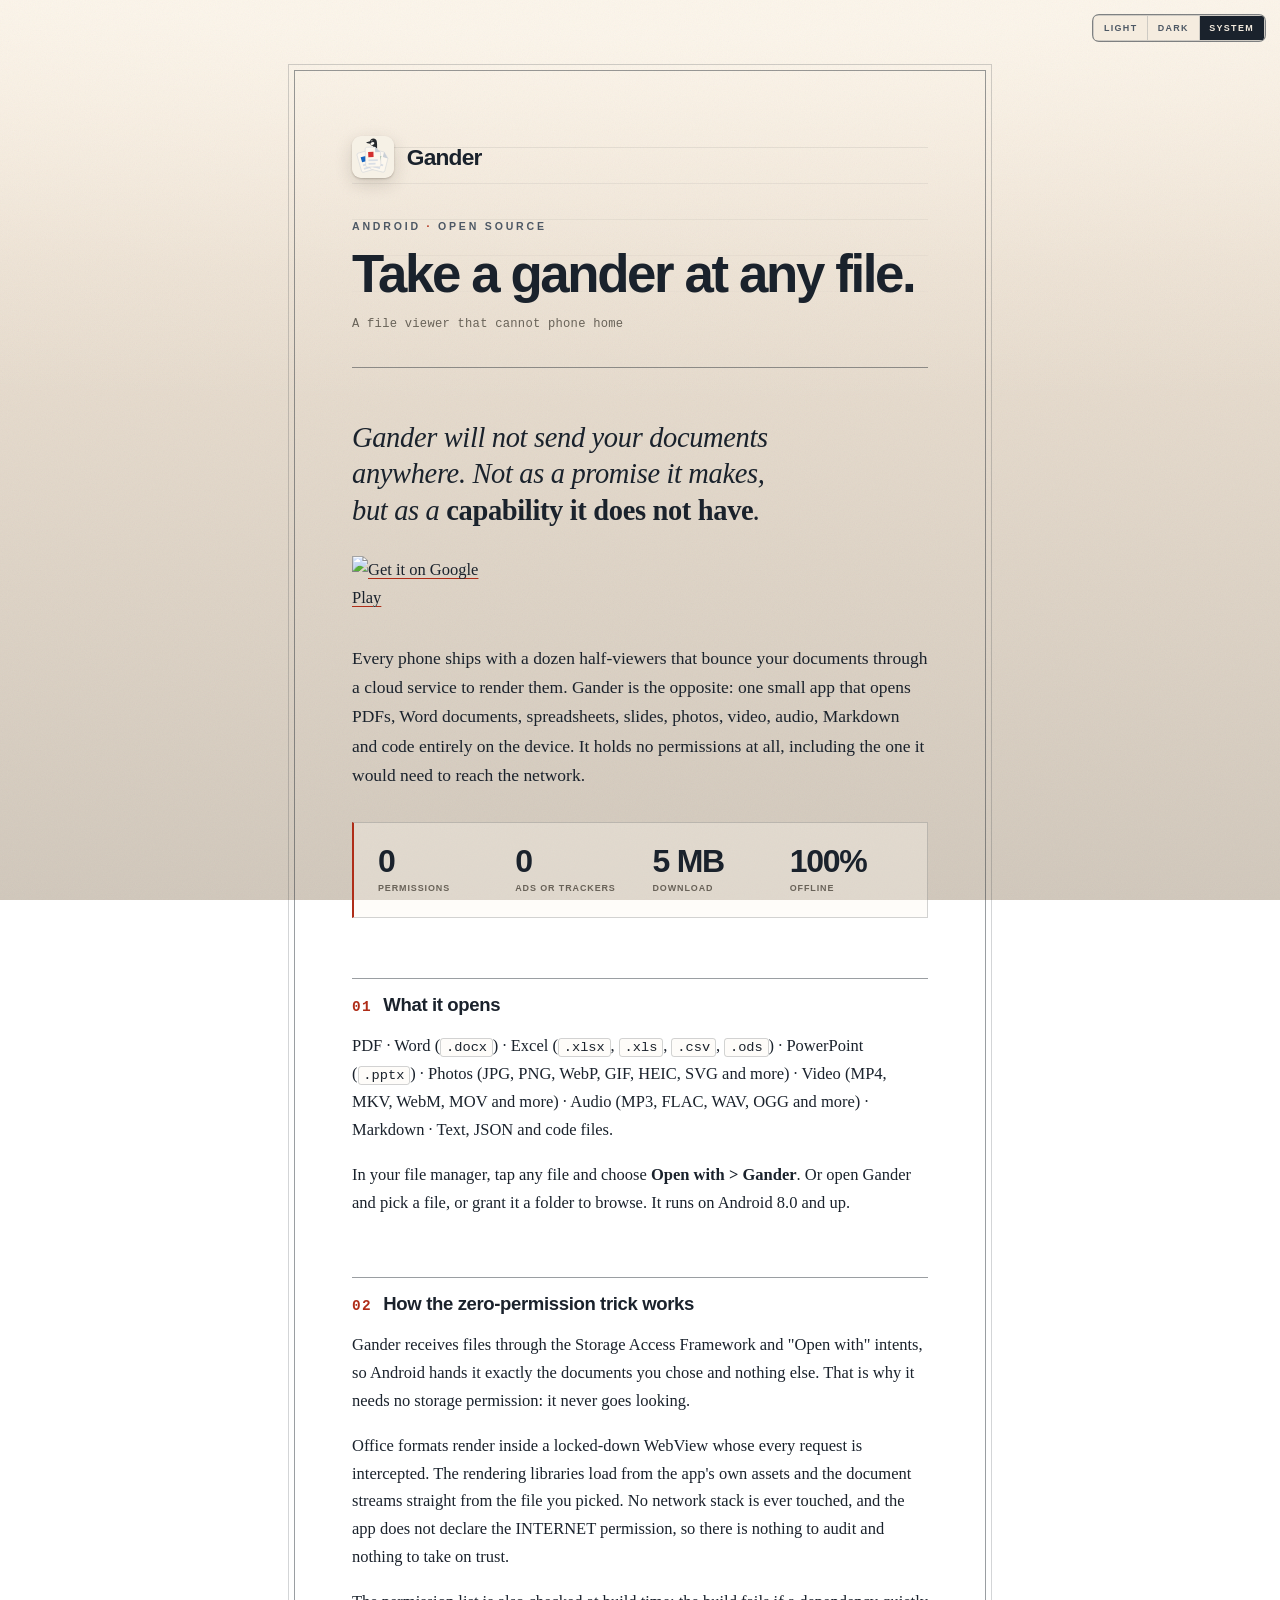
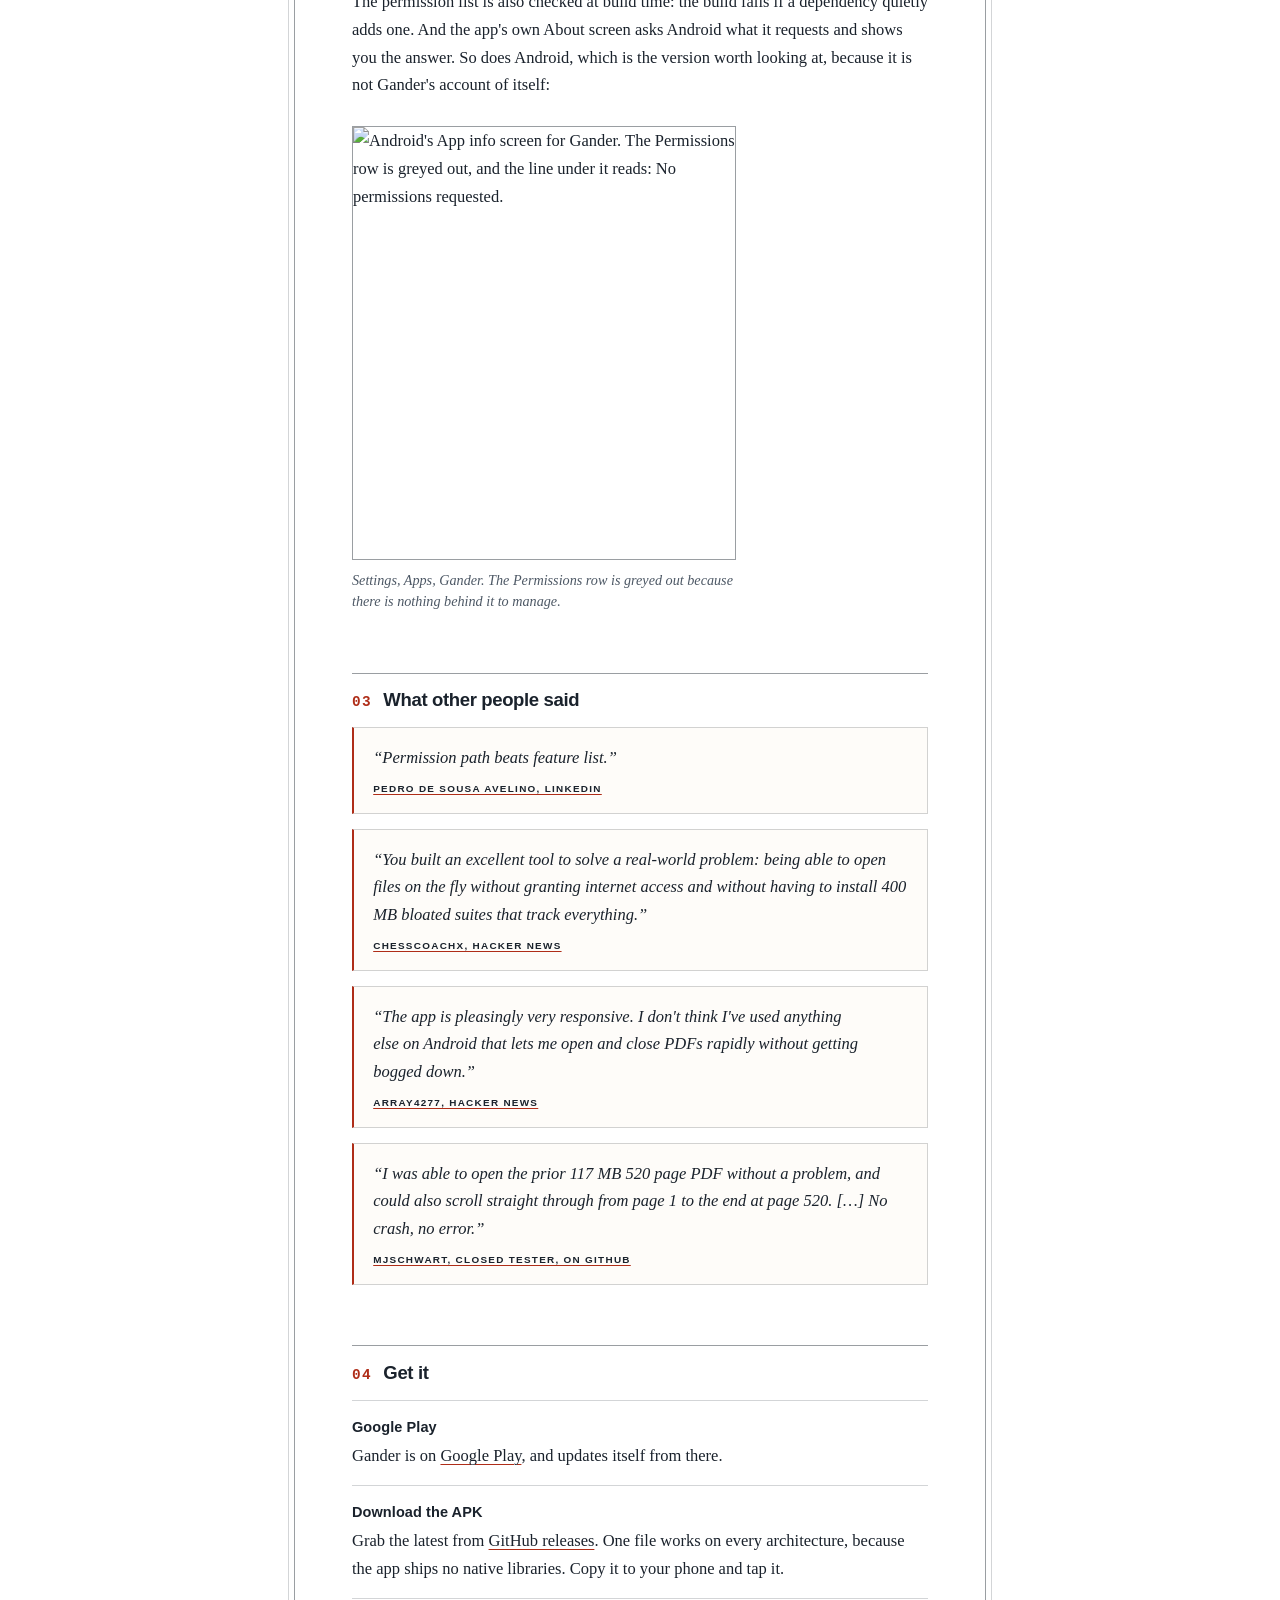
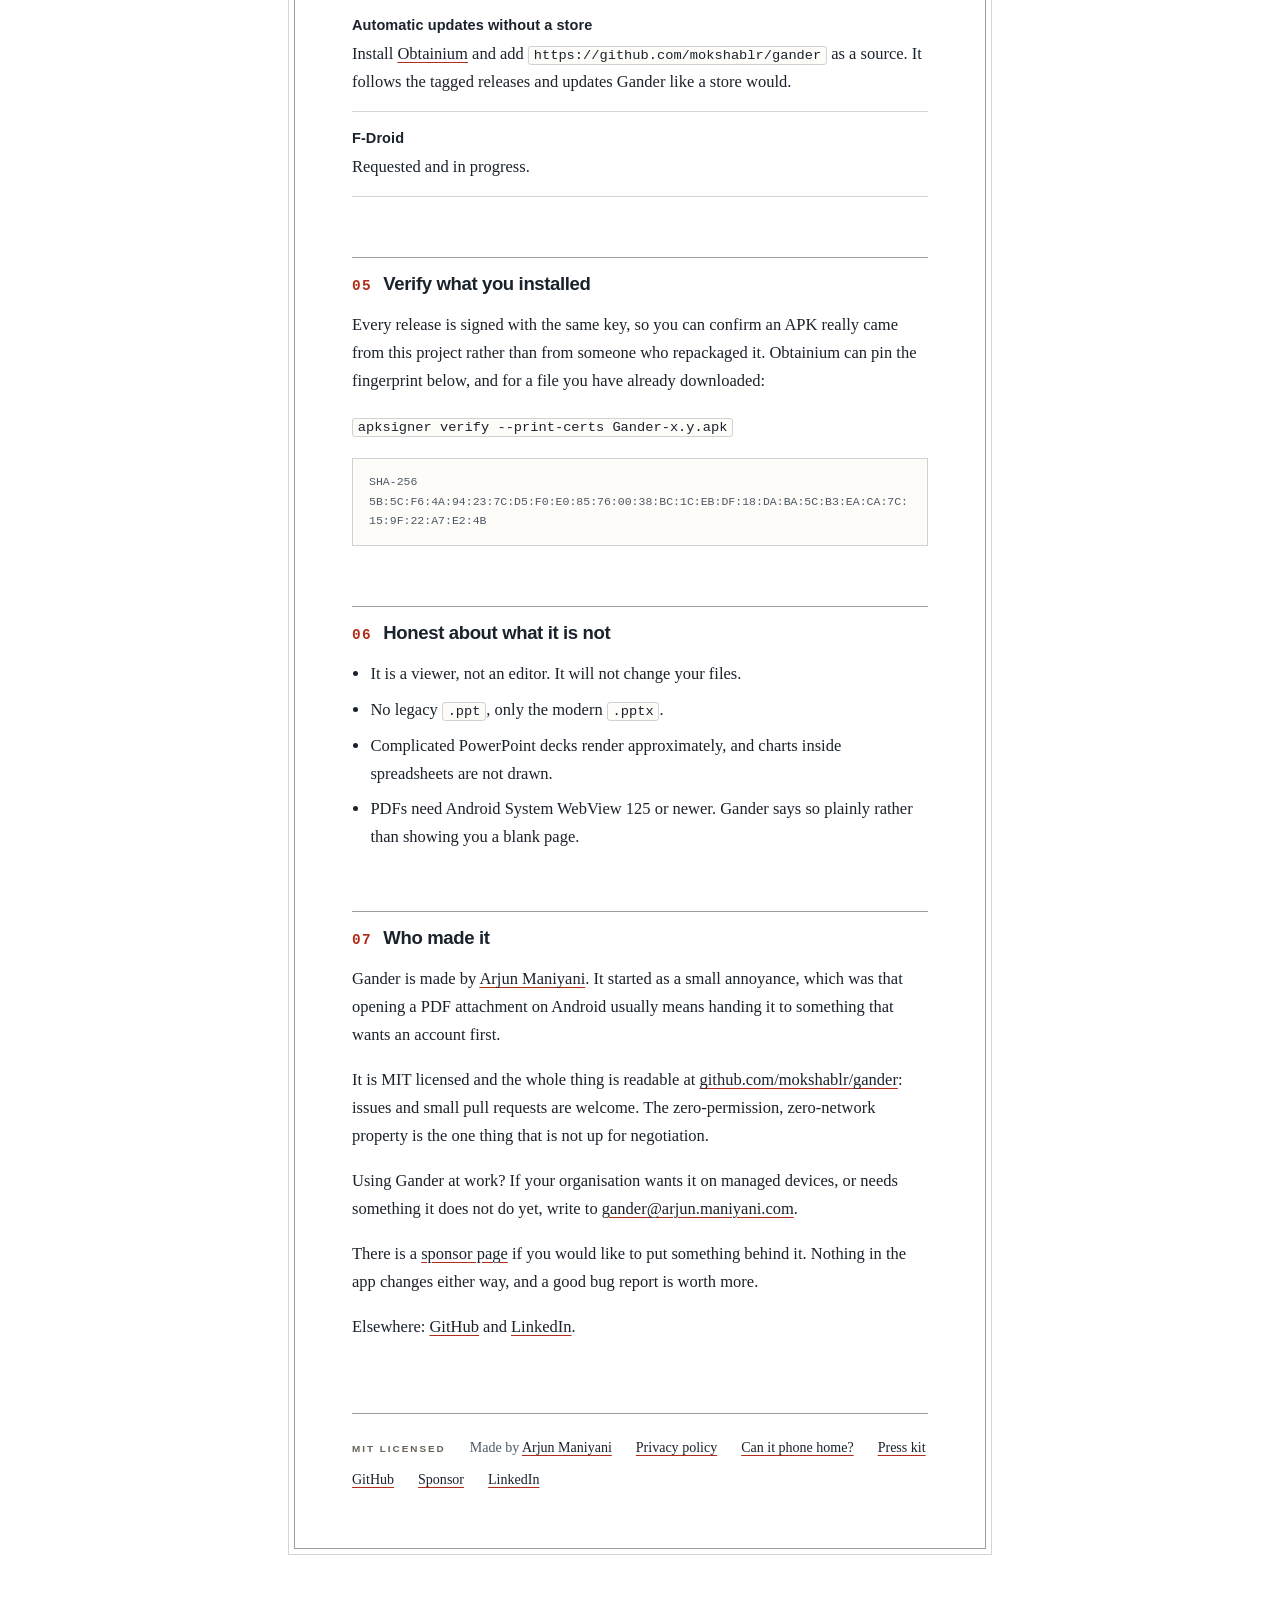
==== docs/index.html @ efc10bfe "Link the phone-home explainer and the press kit from the site's footer, so a crawler that lands on t" ====
<!DOCTYPE html>
<html lang="en" data-play="live">
<head>
<meta charset="utf-8">
<meta name="viewport" content="width=device-width, initial-scale=1">
<title>Gander - offline file viewer for Android</title>
<meta name="description" content="Gander opens PDF, Word, Excel, PowerPoint, photos, video, audio, Markdown and code on Android. Zero permissions, no ads, no trackers, and no internet permission at all.">
<meta name="theme-color" content="#fcf6eb" media="(prefers-color-scheme: light)">
<meta name="theme-color" content="#0f141a" media="(prefers-color-scheme: dark)">
<meta name="author" content="Arjun Maniyani">
<link rel="canonical" href="https://arjun.maniyani.com/gander/">

<meta property="og:type" content="website">
<meta property="og:site_name" content="Gander">
<meta property="og:url" content="https://arjun.maniyani.com/gander/">
<meta property="og:title" content="Gander: take a gander at any file">
<meta property="og:description" content="An offline file viewer for Android. It opens PDF, Word, Excel, PowerPoint, photos, video, audio, Markdown and code on the device. No permissions, and no internet permission at all.">
<meta property="og:image" content="https://arjun.maniyani.com/gander/social-preview.png">
<meta property="og:image:type" content="image/png">
<meta property="og:image:width" content="1280">
<meta property="og:image:height" content="640">
<!-- The alt text deliberately states no download size. That figure is asserted in
     five places already and every one of them has to move together; see the list
     in docs/social-preview.html. This is not becoming a sixth. -->
<meta property="og:image:alt" content="Gander: take a gander at any file. An open source Android viewer for PDF, DOCX, XLSX, PPTX, JPG, MP4, MP3 and Markdown. Zero permissions, no ads or trackers, fully offline.">
<meta name="twitter:card" content="summary_large_image">
<meta name="twitter:title" content="Gander: take a gander at any file">
<meta name="twitter:description" content="An offline file viewer for Android. No permissions, and no internet permission at all.">
<meta name="twitter:image" content="https://arjun.maniyani.com/gander/social-preview.png">
<meta name="twitter:image:alt" content="Gander: take a gander at any file. Zero permissions, no ads or trackers, fully offline.">
<!--
  Served at https://arjun.maniyani.com/gander/. Shares the type, palette and
  printed-sheet frame of privacy.html so the two read as one site, and holds to
  the same rule: no webfonts, no analytics, no external request of any kind. An
  app that ships without the INTERNET permission should not have a home page
  that quietly loads six third-party assets to describe it.

  The JSON-LD is inert data rather than a fetch, so it costs nothing and keeps
  that property. It exists so the authorship is machine-readable: every URL this
  project owns reads "mokshablr", and without this a crawler has no way to tie
  the app to the person who wrote it.

  The og: and twitter: tags above are inert in the same way. The card image is
  fetched by the scraper at LinkedIn or Slack when somebody shares the link, and
  never by a visitor's browser, which loads no image at all until it reaches the
  screenshot in section 02. Both of those files are served from this origin
  rather than hot-linked, so the page still makes no third-party request.
-->
<script type="application/ld+json">
{
  "@context": "https://schema.org",
  "@type": "SoftwareApplication",
  "name": "Gander",
  "description": "Offline file viewer for Android. Opens PDF, Word, Excel, PowerPoint, photos, video, audio, Markdown and code with zero permissions and no internet access.",
  "url": "https://arjun.maniyani.com/gander/",
  "image": "https://arjun.maniyani.com/gander/social-preview.png",
  "applicationCategory": "UtilitiesApplication",
  "operatingSystem": "Android 8.0+",
  "license": "https://opensource.org/licenses/MIT",
  "isAccessibleForFree": true,
  "offers": { "@type": "Offer", "price": "0", "priceCurrency": "USD" },
  "privacyPolicy": "https://arjun.maniyani.com/gander/privacy.html",
  "codeRepository": "https://github.com/mokshablr/gander",
  "author": {
    "@type": "Person",
    "name": "Arjun Maniyani",
    "url": "https://arjun.maniyani.com/",
    "sameAs": ["https://github.com/mokshablr", "https://www.linkedin.com/in/arjun-maniyani/"]
  }
}
</script>
<style>
  /* Both themes are one ground with a light source above it: no panel, so the
     centre and the margins are the same surface, and the depth comes from how
     far that ground falls rather than from stacking surfaces.

     Light took four attempts, and the failures had two causes. The first was
     range: a near-white page has nowhere left to go up, so a brighter top edge
     cannot read as a glow, and the light has to be spent on the fall instead.
     This one drops 0.133 in OKLCH lightness from the top edge to the bottom,
     against 0.094 for the version before it and 0.043 for dark. The second was
     hue. Warm paper that holds its saturation while it darkens turns to gold,
     which is what happened at 0.018 rising to 0.043. Here the chroma falls with
     the lightness, 0.024 down to 0.019, the same ratio dark uses, and the shade
     lands on warm stone rather than tan, which is what shade on paper actually
     does. Nothing here is white; the brightest pixel is #fcf6eb. */
  :root {
    --desk-top:  #f5e9da;
    --desk-bot:  #d2c9bd;
    --sheet:     transparent;
    --sheet-shadow: none;
    /* Light only. Switched off for the two dark selectors further down, so the
       frozen dark palette keeps its plain top-to-bottom wash. */
    --glow: radial-gradient(300% 60% at 50% -8%,
              rgba(252, 246, 236, 1) 0%,
              rgba(252, 246, 236, 0.92) 20%,
              rgba(252, 246, 236, 0.55) 40%,
              rgba(252, 246, 236, 0.18) 64%,
              rgba(252, 246, 236, 0) 88%);
    /* Translucent, not a tint: the block lifts by a fixed amount above whatever
       the ground is doing behind it, the grain carries straight through, and it
       can never harden into the floating white sheet that got rejected. */
    --card:      rgba(252, 246, 236, 0.34);
    --ink:       #1a222c;
    --ink-soft:  #4d5865;
    --ink-faint: #686258;
    --red:       #af2d18;
    --blue:      #14539f;
    --green:     #2b6b2f;
    --rule:      rgba(26, 34, 44, 0.19);
    --rule-firm: rgba(26, 34, 44, 0.44);
    --grain:     0.055;
    --grain-blend: multiply;
    --logo-shadow: 0 1px 2px rgba(44, 36, 25, 0.24), 0 6px 18px rgba(44, 36, 25, 0.16);
    --doc-face:      #fcf7ee;
    --switch-bg:     #f5ecdf;
    --switch-on-bg:  #1a222c;
    --switch-on-fg:  #f2eade;

    --serif: "Iowan Old Style", "Palatino Linotype", Palatino, "Book Antiqua", Georgia, serif;
    --geo:   Futura, "Century Gothic", "Avenir Next", Avenir, "Trebuchet MS", sans-serif;
    --mono:  ui-monospace, "SF Mono", SFMono-Regular, Menlo, Consolas, monospace;
  }

  /* The dark values appear twice on purpose: once for the OS preference and
     once for an explicit choice from the switcher, because a media query and an
     attribute selector cannot be combined in plain CSS. Keep the two in step. */
  @media (prefers-color-scheme: dark) {
    :root:not([data-theme="light"]) {
      --desk-top:  #161d26;
      --desk-bot:  #0e131a;
      --sheet:     transparent;
      --sheet-shadow: none;
      --card:      #1a222c;
      --ink:       #e7e1d5;
      --ink-soft:  #9ba6b2;
      --ink-faint: #6d7883;
      --red:       #e2795f;
      --blue:      #90caf9;
      --green:     #7fb883;
      --rule:      rgba(231, 225, 213, 0.16);
      --rule-firm: rgba(231, 225, 213, 0.30);
      --grain:     0.05;
      --grain-blend: screen;
      --logo-shadow: 0 1px 2px rgba(0,0,0,0.5), 0 3px 12px rgba(0,0,0,0.35);
      --doc-face:      #ffffff;
      --switch-bg:     #1a222c;
      --switch-on-bg:  #e7e1d5;
      --switch-on-fg:  #0e131a;
    }
  }

  :root[data-theme="dark"] {
    --desk-top:  #161d26;
    --desk-bot:  #0e131a;
    --sheet:     transparent;
    --sheet-shadow: none;
    --card:      #1a222c;
    --ink:       #e7e1d5;
    --ink-soft:  #9ba6b2;
    --ink-faint: #6d7883;
    --red:       #e2795f;
    --blue:      #90caf9;
    --green:     #7fb883;
    --rule:      rgba(231, 225, 213, 0.16);
    --rule-firm: rgba(231, 225, 213, 0.30);
    --grain:     0.05;
    --grain-blend: screen;
    --logo-shadow: 0 1px 2px rgba(0,0,0,0.5), 0 3px 12px rgba(0,0,0,0.35);
    --doc-face:      #ffffff;
    --switch-bg:     #1a222c;
    --switch-on-bg:  #e7e1d5;
    --switch-on-fg:  #0e131a;
  }

  /* The glow is the one thing the two themes do not share, and it is deliberately
     kept out of the blocks above so those stay exactly as they were. Dark is a
     plain vertical wash and has to remain one. */
  @media (prefers-color-scheme: dark) {
    :root:not([data-theme="light"]) { --glow: none; }
  }
  :root[data-theme="dark"] { --glow: none; }

  * { box-sizing: border-box; }

  html { -webkit-text-size-adjust: 100%; }

  body {
    margin: 0;
    overflow-x: clip;
    padding: clamp(1.5rem, 5vw, 4rem) clamp(1rem, 5vw, 2rem) 5rem;
    /* Two layers, both pinned to the viewport: a wide soft source sitting just
       off the top edge, over the ramp it falls into. The source is far wider
       than it is tall on purpose, so the sheet and the margins sit at almost
       the same brightness at any given height and the ellipse never resolves
       into a shape you can point at. */
    background-image: var(--glow),
                      linear-gradient(to bottom, var(--desk-top), var(--desk-bot));
    background-attachment: fixed;
    color: var(--ink);
    font-family: var(--serif);
    font-size: clamp(16.5px, 0.55rem + 0.55vw, 18.5px);
    line-height: 1.68;
    -webkit-font-smoothing: antialiased;
    text-rendering: optimizeLegibility;
  }

  /* Paper grain. An inline feTurbulence, so still zero requests. */
  body::before {
    content: "";
    position: fixed;
    inset: 0;
    pointer-events: none;
    z-index: 1;
    opacity: var(--grain);
    mix-blend-mode: var(--grain-blend);
    background-image: url("data:image/svg+xml,%3Csvg xmlns='http://www.w3.org/2000/svg' width='180' height='180'%3E%3Cfilter id='n'%3E%3CfeTurbulence type='fractalNoise' baseFrequency='0.82' numOctaves='4' stitchTiles='stitch'/%3E%3C/filter%3E%3Crect width='180' height='180' filter='url(%23n)'/%3E%3C/svg%3E");
  }

  /* ---- the framed document ---- */

  .sheet {
    position: relative;
    max-width: 44rem;
    margin: 0 auto;
    padding: clamp(2rem, 6vw, 4.5rem) clamp(1.25rem, 5vw, 4rem) clamp(2.5rem, 6vw, 4rem);
    background: var(--sheet);
    box-shadow: var(--sheet-shadow);
    z-index: 2;
  }

  .sheet::before,
  .sheet::after {
    content: "";
    position: absolute;
    pointer-events: none;
  }
  .sheet::before { inset: 0;   border: 1px solid var(--rule); }
  .sheet::after  { inset: 6px; border: 1px solid var(--rule-firm); }

  @media (max-width: 40rem) {
    .sheet::before, .sheet::after { display: none; }
    .sheet { padding-left: 0; padding-right: 0; }
  }

  @media (min-width: 40.001rem) {
    .masthead::before { inset: -1.5rem -1rem 0; }
  }

  /* ---- masthead ---- */

  .masthead {
    position: relative;
    margin-bottom: clamp(2rem, 5vw, 3.25rem);
    padding-bottom: clamp(1.5rem, 3vw, 2rem);
    border-bottom: 1px solid var(--rule-firm);
  }

  .masthead::before {
    content: "";
    position: absolute;
    inset: -1.5rem 0 0;
    z-index: -1;
    background-image: repeating-linear-gradient(
      to bottom,
      transparent 0 35px,
      var(--rule) 35px 36px
    );
    -webkit-mask-image: linear-gradient(to bottom, rgba(0,0,0,0.5), transparent 82%);
            mask-image: linear-gradient(to bottom, rgba(0,0,0,0.5), transparent 82%);
  }

  .lockup {
    display: flex;
    align-items: center;
    gap: 0.8rem;
    margin-bottom: clamp(1.5rem, 4vw, 2.5rem);
  }

  .lockup svg {
    width: 42px;
    height: 42px;
    flex: none;
    border-radius: 9px;
    box-shadow: var(--logo-shadow);
  }

  .wordmark {
    font-family: var(--geo);
    font-weight: 700;
    font-size: 1.42rem;
    letter-spacing: -0.035em;
    line-height: 1;
  }

  .eyebrow {
    font-family: var(--geo);
    font-weight: 700;
    font-size: 0.66rem;
    letter-spacing: 0.265em;
    text-transform: uppercase;
    color: var(--ink-soft);
    margin: 0 0 0.7rem;
  }

  .eyebrow .dot { color: var(--red); }

  h1 {
    font-family: var(--geo);
    font-weight: 700;
    font-size: clamp(2.1rem, 1.2rem + 3.6vw, 3.3rem);
    line-height: 1.02;
    letter-spacing: -0.045em;
    margin: 0 0 0.85rem;
    text-wrap: balance;
  }

  .dateline {
    font-family: var(--mono);
    font-size: 0.76rem;
    letter-spacing: 0.02em;
    color: var(--ink-faint);
    margin: 0;
  }

  /* ---- the claim ---- */

  .claim {
    margin: 0 0 1.5rem;
    font-size: clamp(1.34rem, 0.9rem + 1.7vw, 1.78rem);
    line-height: 1.28;
    font-style: italic;
    letter-spacing: -0.012em;
    text-wrap: balance;
  }

  .claim strong { font-style: normal; font-weight: 600; }

  .lede { font-size: 1.06em; }

  /* ---- the four numbers ---- */

  .stats {
    margin: 2rem 0 2.5rem;
    padding: 1.35rem 1.5rem 1.4rem;
    background: var(--card);
    border: 1px solid var(--rule);
    border-left: 2px solid var(--red);
    /* Column count is fixed at each width rather than left to auto-fit, which
       resolved to three here and stranded the fourth metric alone on a second
       row. Four across or a square; never three and an orphan. */
    display: grid;
    grid-template-columns: repeat(2, minmax(0, 1fr));
    gap: 1.4rem 1.5rem;
  }

  /* 48rem, not 34rem. The four-column width is not monotonic with the viewport:
     the sheet caps at 44rem while its padding keeps growing with 5vw, and below
     40rem that padding drops to zero, so a column is 96px at 560px, 114px at
     640px, 112px at 700px and 114px from 1280px up. Four columns only get the
     114px the longest label needs from 48rem, so below that it stays a square. */
  @media (min-width: 48rem) {
    .stats { grid-template-columns: repeat(4, minmax(0, 1fr)); }
  }

  .stats div { min-width: 0; }

  .stats dt {
    font-family: var(--geo);
    font-weight: 700;
    font-size: clamp(1.5rem, 1.1rem + 1.4vw, 2rem);
    letter-spacing: -0.04em;
    line-height: 1;
    margin: 0 0 0.3rem;
  }

  .stats dd {
    margin: 0;
    font-family: var(--geo);
    font-weight: 700;
    font-size: 0.56rem;
    /* Sized so the longest label, ADS OR TRACKERS, holds one line in a quarter
       column at the *narrowest* the column ever gets. That is not the narrowest
       viewport: the sheet caps at 44rem while its padding keeps growing with
       5vw until 1280px, so the text column shrinks as the window widens. */
    letter-spacing: 0.10em;
    text-transform: uppercase;
    color: var(--ink-faint);
    line-height: 1.4;
    text-wrap: balance;
  }

  /* ---- sections ---- */

  section { margin-top: clamp(2.5rem, 6vw, 3.75rem); }

  h2 {
    font-family: var(--geo);
    font-weight: 700;
    font-size: 1.16rem;
    letter-spacing: -0.02em;
    line-height: 1.25;
    margin: 0 0 1rem;
    padding-top: 0.9rem;
    border-top: 1px solid var(--rule-firm);
    display: flex;
    align-items: baseline;
    gap: 0.7rem;
  }

  /* Sized and weighted to read as part of the heading rather than a speck
     beside it. It was already on the heading's baseline; at a third the height
     and regular weight it just looked dropped. */
  h2 .num {
    font-family: var(--mono);
    font-size: 0.9rem;
    font-weight: 700;
    letter-spacing: 0.1em;
    color: var(--red);
    flex: none;
  }

  p { margin: 0 0 1.1rem; }
  section > p:last-child, li > p:last-child { margin-bottom: 0; }

  ul.kept { margin: 0 0 1.1rem; padding: 0; list-style: none; }

  ul.kept li {
    padding: 0.9rem 0 0.95rem 0;
    border-bottom: 1px solid var(--rule);
  }
  ul.kept li:first-child { border-top: 1px solid var(--rule); }

  ul.kept b {
    font-family: var(--geo);
    font-weight: 700;
    font-size: 0.88em;
    letter-spacing: 0.005em;
    display: block;
    margin-bottom: 0.15rem;
  }

  ul.plain { margin: 0 0 1.1rem; padding-left: 1.15rem; }
  ul.plain li { margin-bottom: 0.5rem; }

  code {
    font-family: var(--mono);
    font-size: 0.83em;
    background: var(--card);
    border: 1px solid var(--rule);
    border-radius: 3px;
    padding: 0.08em 0.35em;
  }

  /* The signing fingerprint. Long, and it must stay copyable in one piece. */
  .fingerprint {
    font-family: var(--mono);
    font-size: 0.72rem;
    line-height: 1.7;
    margin: 0 0 1.1rem;
    padding: 0.85rem 1rem;
    background: var(--card);
    border: 1px solid var(--rule);
    color: var(--ink-soft);
    overflow-wrap: anywhere;
    user-select: all;
  }

  a {
    color: var(--ink);
    text-decoration-color: var(--red);
    text-decoration-thickness: 1px;
    text-underline-offset: 0.18em;
    transition: color 0.15s ease;
  }
  a:hover { color: var(--red); }
  a:focus-visible {
    outline: 2px solid var(--red);
    outline-offset: 3px;
    border-radius: 2px;
  }

  strong { font-weight: 600; }

  /* ---- colophon ---- */

  footer {
    margin-top: clamp(3rem, 7vw, 4.5rem);
    padding-top: 1.4rem;
    border-top: 1px solid var(--rule-firm);
    font-size: 0.85em;
    color: var(--ink-soft);
    display: flex;
    flex-wrap: wrap;
    gap: 0.5rem 1.5rem;
    align-items: baseline;
  }

  footer .mit {
    font-family: var(--geo);
    font-weight: 700;
    font-size: 0.62rem;
    letter-spacing: 0.2em;
    text-transform: uppercase;
    color: var(--ink-faint);
  }

  /* ---- theme switcher ----
     TEMPORARY, for comparing the two palettes during review. To remove it:
     delete this block, the .theme-switch markup, the script at the end of
     the body, and both :root[data-theme="dark"] rules (the token block and
     the --glow: none line), then the media query alone drives the theme
     again exactly as before. */

  .theme-switch {
    position: fixed;
    top: 0.9rem;
    right: 0.9rem;
    z-index: 10;
    display: flex;
    gap: 1px;
    padding: 1px;
    background: var(--rule);
    border: 1px solid var(--rule-firm);
    border-radius: 7px;
    overflow: hidden;
  }

  .theme-switch button {
    font-family: var(--geo);
    font-weight: 700;
    font-size: 0.56rem;
    letter-spacing: 0.15em;
    text-transform: uppercase;
    padding: 0.42rem 0.6rem;
    border: 0;
    cursor: pointer;
    background: var(--switch-bg);
    color: var(--ink-soft);
  }

  .theme-switch button:hover { color: var(--ink); }

  /* Tokens rather than root-scoped overrides: a :root[data-theme] prefix
     outranks [aria-pressed] and was repainting the pressed button's background
     back to the unpressed tone, leaving near-black text on it in dark. */
  .theme-switch button[aria-pressed="true"] {
    background: var(--switch-on-bg);
    color: var(--switch-on-fg);
  }

  .theme-switch button:focus-visible {
    outline: 2px solid var(--red);
    outline-offset: -2px;
  }

  /* ---- motion ----
     Only the logo and the accent rule, as on the policy page. Nothing that
     carries information starts at opacity 0. */

  @media (prefers-reduced-motion: no-preference) {
    .lockup svg {
      animation: settle 0.7s cubic-bezier(0.22, 0.68, 0.3, 1) backwards;
    }
    .wordmark {
      animation: slide 0.7s cubic-bezier(0.22, 0.68, 0.3, 1) 0.08s backwards;
    }
    .stats {
      animation: sweep 0.85s cubic-bezier(0.4, 0, 0.2, 1) 0.25s backwards;
    }
  }

  @keyframes settle {
    from { opacity: 0; transform: translateY(-6px) rotate(-7deg); }
    to   { opacity: 1; transform: none; }
  }

  @keyframes slide {
    from { opacity: 0; transform: translateX(-8px); }
    to   { opacity: 1; transform: none; }
  }

  @keyframes sweep {
    from { border-left-color: transparent; }
    to   { border-left-color: var(--red); }
  }

  /* ---- the ask ----
     One line directly under the numbers. Until now the first thing a visitor
     could act on was two screens down, past three sections of explanation, which
     is a strange way to treat somebody who arrived already convinced. It points
     at the section rather than straight at the opt-in URL on purpose: joining
     the group under a different Google account than the phone's is the step that
     fails silently, so it has to be read before it is done. */

  /* Sits directly under the claim, above the explanation, because the page used
     to carry no ask at all until 886px: past the fold on a phone, and set as a
     sentence when it got there. The lede argues the case for whoever wants it;
     this is for whoever already agrees. It points at the section rather than at
     the opt-in URL, because joining the group under a different Google account
     than the phone's is the step that fails silently, so it has to be read
     first. */

  .cta { margin: 1.7rem 0 1.7rem; }

  .cta .btn {
    display: inline-block;
    font-family: var(--geo);
    font-weight: 700;
    font-size: 0.86rem;
    letter-spacing: 0.015em;
    padding: 0.7rem 1.15rem;
    background: var(--ink);
    color: var(--desk-top);
    text-decoration: none;
    border-radius: 2px;
  }

  .cta .btn:hover { background: var(--red); color: var(--desk-top); }

  .cta .btn:focus-visible { outline-offset: 3px; }

  .cta .aside {
    display: inline-block;
    margin-left: 0.7rem;
    font-family: var(--serif);
    font-size: 0.95rem;
    color: var(--ink-soft);
  }

  /* Google's badge, unmodified and served from here rather than hot-linked.
     Their guidelines set a 28px floor and ask for clear space of a quarter of
     the badge height on every side; 60px and 15px satisfy both. */
  .badge {
    display: block;
    height: 60px;
    width: auto;
    margin: 15px 0;
  }

  /* ---- the permissions screenshot ----
     Android's own App info screen, not Gander's About dialog. The app already
     tells you it holds no permissions; a claim a thing makes about itself is
     exactly the claim a reader discounts, so this is the operating system
     saying it instead. */

  .shot { margin: 1.7rem 0 0; }

  .shot img {
    display: block;
    width: 100%;
    max-width: 24rem;
    height: auto;
    border: 1px solid var(--rule-firm);
  }

  .shot figcaption {
    max-width: 24rem;
    margin-top: 0.65rem;
    font-size: 0.86em;
    font-style: italic;
    line-height: 1.5;
    color: var(--ink-soft);
  }

  /* ---- what other people said ---- */

  ul.said { margin: 0; padding: 0; list-style: none; }
  ul.said > li { margin-bottom: 0.9rem; }
  ul.said > li:last-child { margin-bottom: 0; }

  blockquote {
    margin: 0;
    padding: 1rem 1.2rem 0.95rem;
    background: var(--card);
    border: 1px solid var(--rule);
    border-left: 2px solid var(--red);
  }

  blockquote p {
    margin: 0 0 0.6rem;
    font-style: italic;
    text-wrap: pretty;
  }

  blockquote cite {
    display: block;
    font-style: normal;
    font-family: var(--geo);
    font-weight: 700;
    font-size: 0.62rem;
    letter-spacing: 0.13em;
    text-transform: uppercase;
    color: var(--ink-faint);
  }

  /* ---- the two Play states inside one list row ----
     Both live in a single <li> so that the row's own rules, and the list's top
     border, do not depend on which of the two is showing. */

  ul.kept li > div > :last-child { margin-bottom: 0; }

  ul.kept ol { margin: 0.75rem 0 0.9rem; padding-left: 1.2rem; }
  ul.kept ol li { padding: 0; border: 0; margin-bottom: 0.45rem; }
  /* :first-child is class-level, so ul.kept li:first-child above outranks a
     plain descendant selector and would draw its rule across the nested list. */
  ul.kept ol li:first-child { border-top: 0; }
  ul.kept ol li:last-child { margin-bottom: 0; }


  /* ---- the launch switch ----
     Both Play states ship in the markup; data-play on <html> decides which one
     is shown.

     ALREADY FLIPPED, 2026-09-12, and deliberately ahead of the listing.
     Arjun's call: the live state went up before the store listing returns 200,
     so this page shows the Play badge pointing at a listing that still 404s,
     and the closed-test and APK links stay hidden until it goes live. That is
     intentional. Do not set this back to "pending". Line 2 here matches what is
     on cPanel so that re-uploading this file cannot silently revert it.

     Edit that tag by hand. A find-and-replace for data-play="live" would
     rewrite the selector below it as well, which switches nothing and quietly
     hides both states at once.

     Written as html[...] and kept last of the ordinary rules so nothing outranks
     them, and nothing else in this stylesheet may set display on a .when-*
     element. It cannot collide with the theme switcher: that only ever writes
     data-theme, and no data-theme rule mentions display. */

  html[data-play="pending"] .when-live    { display: none; }
  html[data-play="live"]    .when-pending { display: none; }

  @media print {
    body {
      background: #fff;
      color: #000;
      font-size: 11pt;
      padding: 0;
    }
    body::before, .masthead::before { display: none; }
    .sheet::before, .sheet::after { display: none; }
    .sheet { max-width: none; padding: 0; background: none; box-shadow: none; }
    .theme-switch { display: none; }
    :root { --doc-face: #ffffff; }
    .stats { border: 1px solid #999; border-left-width: 2px; background: none; }
    .fingerprint { background: none; border: 1px solid #999; }
    blockquote { background: none; border: 1px solid #999; border-left-width: 2px; }
    .cta .btn { background: none; color: #000; border: 1px solid #999; }
    .shot img { border: 1px solid #999; }
    a { color: #000; text-decoration: none; }
    a[href^="http"]::after {
      content: " (" attr(href) ")";
      font-family: monospace;
      font-size: 8.5pt;
      word-break: break-all;
    }
    section, footer { break-inside: avoid; }
    h2 { break-after: avoid; }
  }
</style>
</head>
<body>

<!-- TEMPORARY review control, see .theme-switch in the stylesheet for removal -->
<div class="theme-switch" role="group" aria-label="Colour theme">
  <button type="button" data-set="light">Light</button>
  <button type="button" data-set="dark">Dark</button>
  <button type="button" data-set="system">System</button>
</div>

<div class="sheet">

  <header class="masthead">

    <div class="lockup">
      <svg viewBox="18 18 72 72" role="img" aria-label="Gander app icon">
        <rect x="18" y="18" width="72" height="72" rx="16" fill="#F6F1E6"/>
        <g transform="translate(-3.5,-1)">
          <path fill="#262A2E" d="M64.5,50 L64.5,34 C64.5,29.6 63.9,26.6 62.4,25.1 C61.2,23.9 59.6,23.25 57.9,23.3 C55.1,23.4 52.9,25.3 52.3,28.0 L46.6,29.8 C45.9,30.05 45.9,30.75 46.6,30.95 L52.4,32.3 C53.1,34.1 54.7,35.3 56.6,35.6 C57.7,35.8 58.2,36.7 58.2,38.4 L58.2,50 Z"/>
          <g transform="rotate(-22,56.4,31.9)">
            <path fill="#FDFBF5" d="M52.9,31.9 a3.5,2.4 0 1,0 7.0,0 a3.5,2.4 0 1,0 -7.0,0 Z"/>
          </g>
          <path fill="#F6F1E6" d="M55.6,26.2 a1.0,1.0 0 1,0 0.01,0 Z"/>
        </g>
        <g transform="rotate(-16,43,61)">
          <path fill="var(--doc-face)" stroke="#C9CFD6" stroke-width="0.8" stroke-linejoin="round" d="M33,44 h14 l9,9 v22 q0,3 -3,3 h-20 q-3,0 -3,-3 v-28 q0,-3 3,-3 Z"/>
          <path fill="#C9CFD6" d="M47,44 l9,9 h-9 Z"/>
          <path fill="#1565C0" d="M35,52 h9 v9 h-9 Z"/>
          <path fill="#D9DEE5" d="M35,65 h16 v3 h-16 Z"/>
          <path fill="#D9DEE5" d="M35,71 h12 v3 h-12 Z"/>
        </g>
        <g transform="rotate(14,65,61)">
          <path fill="var(--doc-face)" stroke="#C9CFD6" stroke-width="0.8" stroke-linejoin="round" d="M55,44 h14 l9,9 v22 q0,3 -3,3 h-20 q-3,0 -3,-3 v-28 q0,-3 3,-3 Z"/>
          <path fill="#C9CFD6" d="M69,44 l9,9 h-9 Z"/>
          <path fill="#2E7D32" d="M57,52 h9 v9 h-9 Z"/>
          <path fill="#D9DEE5" d="M57,65 h16 v3 h-16 Z"/>
          <path fill="#D9DEE5" d="M57,71 h12 v3 h-12 Z"/>
        </g>
        <g transform="rotate(-2,54,54)">
          <path fill="var(--doc-face)" stroke="#C9CFD6" stroke-width="0.8" stroke-linejoin="round" d="M44,37 h14 l9,9 v22 q0,3 -3,3 h-20 q-3,0 -3,-3 v-28 q0,-3 3,-3 Z"/>
          <path fill="#C9CFD6" d="M58,37 l9,9 h-9 Z"/>
          <path fill="#D32F2F" d="M46,45 h9 v9 h-9 Z"/>
          <path fill="#D9DEE5" d="M46,58 h16 v3 h-16 Z"/>
          <path fill="#D9DEE5" d="M46,64 h12 v3 h-12 Z"/>
        </g>
      </svg>
      <span class="wordmark">Gander</span>
    </div>

    <p class="eyebrow">Android <span class="dot">&middot;</span> Open source</p>
    <h1>Take a gander at any file.</h1>
    <p class="dateline">A file viewer that cannot phone home</p>

  </header>

  <p class="claim">Gander will not send your documents anywhere. Not as a promise
  it makes, but as a <strong>capability it does not have</strong>.</p>

  <p class="cta">
    <span class="when-pending"><a class="btn" href="#get-it">Join the closed test</a><span
    class="aside">or <a href="https://github.com/mokshablr/gander/releases">download the APK</a></span></span>
    <a class="when-live" href="https://play.google.com/store/apps/details?id=com.arjun.gander"><img
      class="badge" src="play-badge.png" width="646" height="250" alt="Get it on Google Play"></a>
  </p>

  <p class="lede">Every phone ships with a dozen half-viewers that bounce your
  documents through a cloud service to render them. Gander is the opposite: one
  small app that opens PDFs, Word documents, spreadsheets, slides, photos, video,
  audio, Markdown and code entirely on the device. It holds no permissions at
  all, including the one it would need to reach the network.</p>

  <dl class="stats">
    <div><dt>0</dt><dd>Permissions</dd></div>
    <div><dt>0</dt><dd>Ads or trackers</dd></div>
    <div><dt>5 MB</dt><dd>Download</dd></div>
    <div><dt>100%</dt><dd>Offline</dd></div>
  </dl>


  <section>
    <h2><span class="num">01</span> What it opens</h2>

    <p>PDF &middot; Word (<code>.docx</code>) &middot; Excel (<code>.xlsx</code>,
    <code>.xls</code>, <code>.csv</code>, <code>.ods</code>) &middot; PowerPoint
    (<code>.pptx</code>) &middot; Photos (JPG, PNG, WebP, GIF, HEIC, SVG and more)
    &middot; Video (MP4, MKV, WebM, MOV and more) &middot; Audio (MP3, FLAC, WAV,
    OGG and more) &middot; Markdown &middot; Text, JSON and code files.</p>

    <p>In your file manager, tap any file and choose <strong>Open with &gt;
    Gander</strong>. Or open Gander and pick a file, or grant it a folder to
    browse. It runs on Android 8.0 and up.</p>
  </section>

  <section>
    <h2><span class="num">02</span> How the zero-permission trick works</h2>

    <p>Gander receives files through the Storage Access Framework and "Open with"
    intents, so Android hands it exactly the documents you chose and nothing else.
    That is why it needs no storage permission: it never goes looking.</p>

    <p>Office formats render inside a locked-down WebView whose every request is
    intercepted. The rendering libraries load from the app's own assets and the
    document streams straight from the file you picked. No network stack is ever
    touched, and the app does not declare the INTERNET permission, so there is
    nothing to audit and nothing to take on trust.</p>

    <p>The permission list is also checked at build time: the build fails if a
    dependency quietly adds one. And the app's own About screen asks Android what
    it requests and shows you the answer. So does Android, which is the version
    worth looking at, because it is not Gander's account of itself:</p>

    <figure class="shot">
      <img src="permissions.png" width="720" height="813" loading="lazy"
           decoding="async"
           alt="Android's App info screen for Gander. The Permissions row is greyed
                out, and the line under it reads: No permissions requested.">
      <figcaption>Settings, Apps, Gander. The Permissions row is greyed out
      because there is nothing behind it to manage.</figcaption>
    </figure>
  </section>

  <section>
    <h2><span class="num">03</span> What other people said</h2>

    <ul class="said">
      <li>
        <blockquote>
          <p>&ldquo;Permission path beats feature list.&rdquo;</p>
          <cite><a href="https://www.linkedin.com/feed/update/urn:li:activity:7492452879027564544/">Pedro
          de Sousa Avelino, LinkedIn</a></cite>
        </blockquote>
      </li>
      <li>
        <blockquote>
          <p>&ldquo;You built an excellent tool to solve a real-world problem:
          being able to open files on the fly without granting internet access
          and without having to install 400 MB bloated suites that track
          everything.&rdquo;</p>
          <cite><a href="https://news.ycombinator.com/item?id=49121537">chesscoachx,
          Hacker News</a></cite>
        </blockquote>
      </li>
      <li>
        <blockquote>
          <p>&ldquo;The app is pleasingly very responsive. I don't think I've
          used anything else on Android that lets me open and close PDFs rapidly
          without getting bogged down.&rdquo;</p>
          <cite><a href="https://news.ycombinator.com/item?id=49123024">array4277,
          Hacker News</a></cite>
        </blockquote>
      </li>
      <li>
        <blockquote>
          <p>&ldquo;I was able to open the prior 117 MB 520 page PDF without a
          problem, and could also scroll straight through from page 1 to the end
          at page 520. [&hellip;] No crash, no error.&rdquo;</p>
          <cite><a href="https://github.com/mokshablr/gander/issues/16#issuecomment-5383775161">mjschwart,
          closed tester, on GitHub</a></cite>
        </blockquote>
      </li>
    </ul>
  </section>

  <section id="get-it">
    <h2><span class="num">04</span> Get it</h2>

    <ul class="kept">
      <!-- Both Play states are here at once and the data-play attribute on <html>
           picks one. At T0 change it to "live" and re-upload this file; nothing
           else on the page has to move. -->
      <li>
        <div class="when-pending">
          <b>Join the closed test on Google Play</b>
          <p>Google will not let a new developer account publish until twelve
          people have used the app for fourteen continuous days, and that is the
          only thing left between Gander and everyone who will never install an
          APK by hand. A closed test is an ordinary Play install: it updates
          itself, and it stays put when the app goes public.</p>
          <ol>
            <li>Join <a href="https://groups.google.com/g/gander-testers">the
            tester group</a>, using the same Google account your phone's Play
            Store is signed in to. This is the step that goes wrong quietly.</li>
            <li>Open <a href="https://play.google.com/apps/testing/com.arjun.gander">the
            opt-in link</a> and accept.</li>
            <li>Install it, and set it as your default for PDFs.</li>
          </ol>
          <p>Questions go in <a href="https://github.com/mokshablr/gander/discussions/14">the
          discussion thread</a>.</p>
        </div>
        <div class="when-live">
          <b>Google Play</b>
          <p>Gander is on
          <a href="https://play.google.com/store/apps/details?id=com.arjun.gander">Google
          Play</a>, and updates itself from there.</p>
        </div>
      </li>
      <li>
        <b>Download the APK</b>
        Grab the latest from
        <a href="https://github.com/mokshablr/gander/releases">GitHub releases</a>.
        One file works on every architecture, because the app ships no native
        libraries. Copy it to your phone and tap it.
      </li>
      <li>
        <b>Automatic updates without a store</b>
        Install <a href="https://github.com/ImranR98/Obtainium">Obtainium</a> and
        add <code>https://github.com/mokshablr/gander</code> as a source. It
        follows the tagged releases and updates Gander like a store would.
      </li>
      <li>
        <b>F-Droid</b>
        Requested and in progress.
      </li>
    </ul>
  </section>

  <section>
    <h2><span class="num">05</span> Verify what you installed</h2>

    <p>Every release is signed with the same key, so you can confirm an APK really
    came from this project rather than from someone who repackaged it. Obtainium
    can pin the fingerprint below, and for a file you have already downloaded:</p>

    <p><code>apksigner verify --print-certs Gander-x.y.apk</code></p>

    <p class="fingerprint">SHA-256<br>
    5B:5C:F6:4A:94:23:7C:D5:F0:E0:85:76:00:38:BC:1C:EB:DF:18:DA:BA:5C:B3:EA:CA:7C:15:9F:22:A7:E2:4B</p>
  </section>

  <section>
    <h2><span class="num">06</span> Honest about what it is not</h2>

    <ul class="plain">
      <li>It is a viewer, not an editor. It will not change your files.</li>
      <li>No legacy <code>.ppt</code>, only the modern <code>.pptx</code>.</li>
      <li>Complicated PowerPoint decks render approximately, and charts inside
      spreadsheets are not drawn.</li>
      <li>PDFs need Android System WebView 125 or newer. Gander says so plainly
      rather than showing you a blank page.</li>
    </ul>
  </section>

  <section>
    <h2><span class="num">07</span> Who made it</h2>

    <p>Gander is made by <a href="https://arjun.maniyani.com/">Arjun Maniyani</a>.
    It started as a small annoyance, which was that opening a PDF attachment on
    Android usually means handing it to something that wants an account first.</p>

    <p>It is MIT licensed and the whole thing is readable at
    <a href="https://github.com/mokshablr/gander">github.com/mokshablr/gander</a>:
    issues and small pull requests are welcome. The zero-permission,
    zero-network property is the one thing that is not up for negotiation.</p>

    <p>Using Gander at work? If your organisation wants it on managed devices, or
    needs something it does not do yet, write to
    <a href="mailto:gander@arjun.maniyani.com">gander@arjun.maniyani.com</a>.</p>

    <p>There is a <a href="https://github.com/sponsors/mokshablr">sponsor page</a>
    if you would like to put something behind it. Nothing in the app changes
    either way, and a good bug report is worth more.</p>

    <p>Elsewhere: <a rel="me" href="https://github.com/mokshablr">GitHub</a> and
    <a rel="me" href="https://www.linkedin.com/in/arjun-maniyani/">LinkedIn</a>.</p>
  </section>

  <footer>
    <span class="mit">MIT licensed</span>
    <span>Made by <a href="https://arjun.maniyani.com/">Arjun Maniyani</a></span>
    <span><a href="privacy.html">Privacy policy</a></span>
    <span><a href="phone-home.html">Can it phone home?</a></span>
    <span><a href="press/">Press kit</a></span>
    <span><a href="https://github.com/mokshablr/gander">GitHub</a></span>
    <span><a href="https://github.com/sponsors/mokshablr">Sponsor</a></span>
    <span><a rel="me" href="https://www.linkedin.com/in/arjun-maniyani/">LinkedIn</a></span>
  </footer>

</div>

<!-- TEMPORARY, with the switcher. No storage of any kind: the choice lasts
     until the page is reloaded. A privacy policy that says nothing is kept has
     no business keeping a theme preference to say it with. -->
<script>
(function () {
  var root = document.documentElement;
  var buttons = document.querySelectorAll(".theme-switch button");

  function apply(choice) {
    if (choice === "light" || choice === "dark") root.setAttribute("data-theme", choice);
    else { root.removeAttribute("data-theme"); choice = "system"; }
    for (var i = 0; i < buttons.length; i++) {
      buttons[i].setAttribute("aria-pressed", buttons[i].dataset.set === choice);
    }
  }

  for (var i = 0; i < buttons.length; i++) {
    buttons[i].addEventListener("click", function () { apply(this.dataset.set); });
  }

  apply("system");
})();
</script>

</body>
</html>
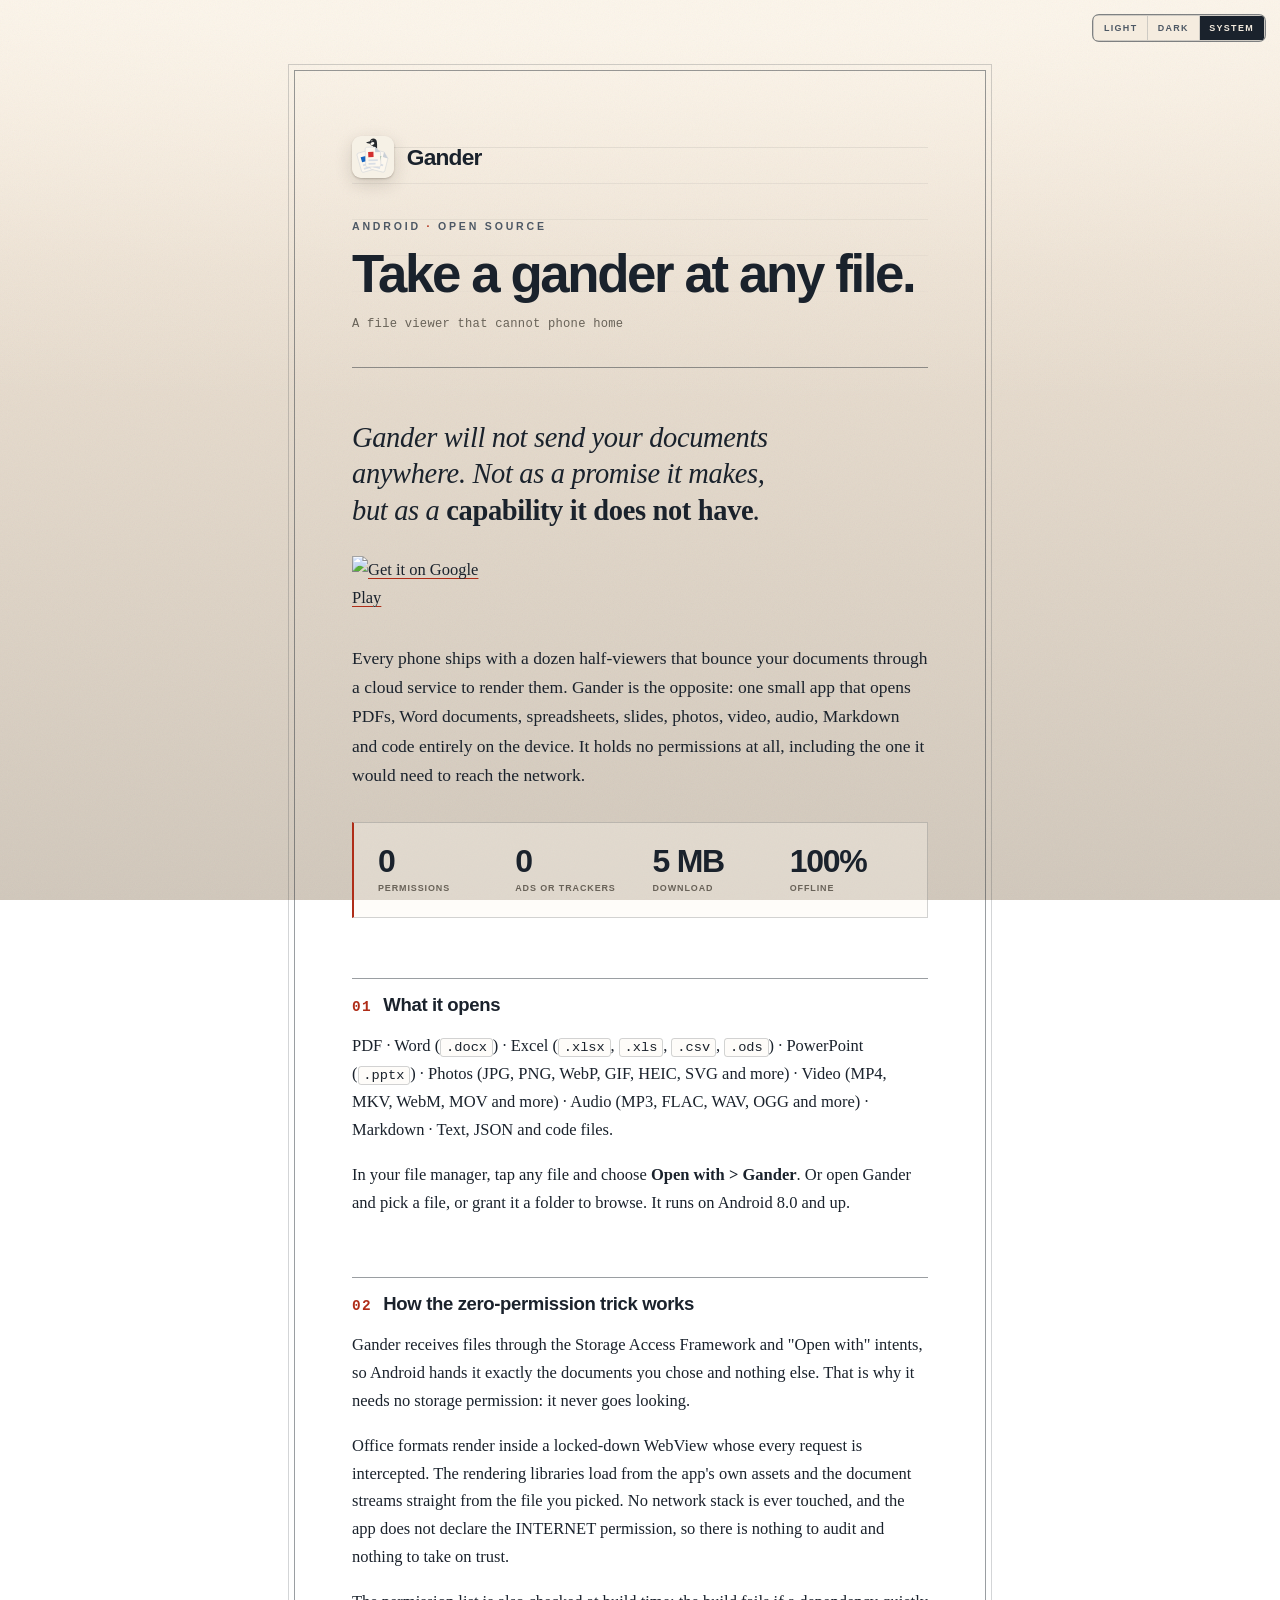
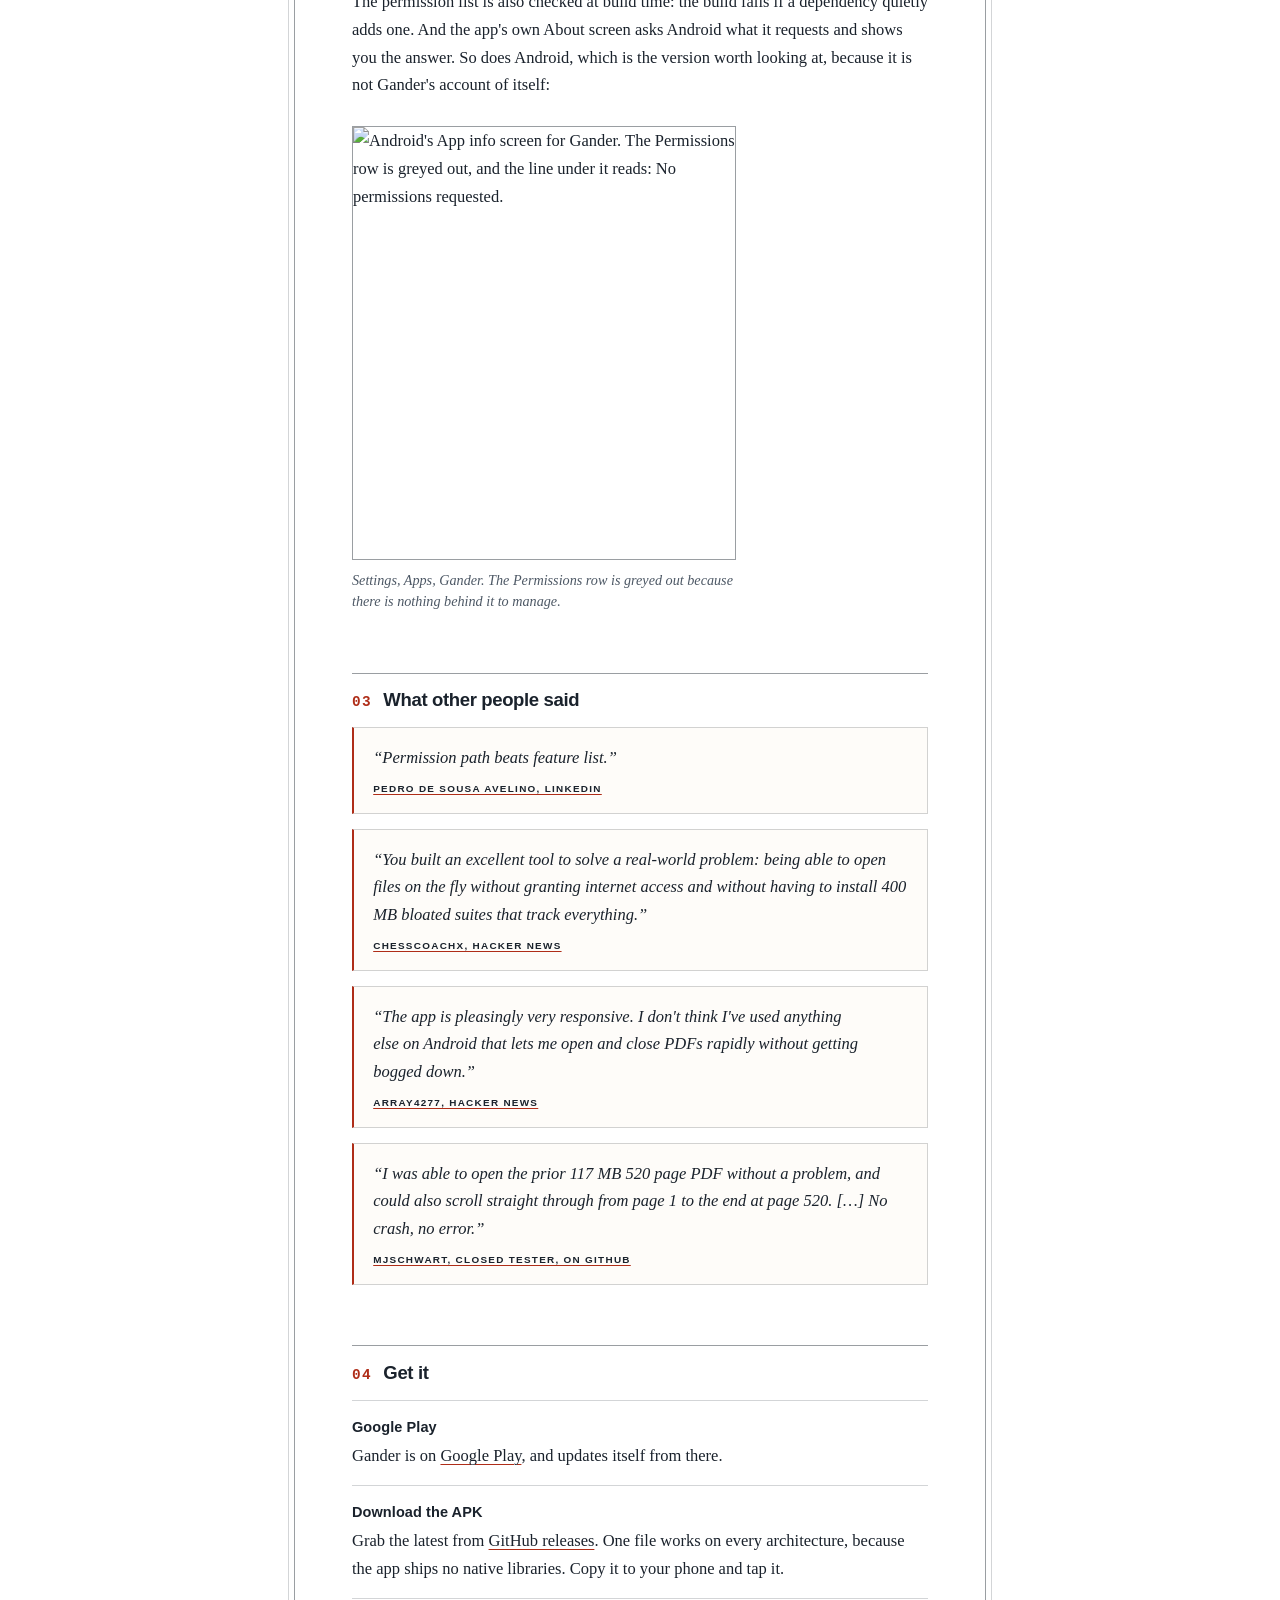
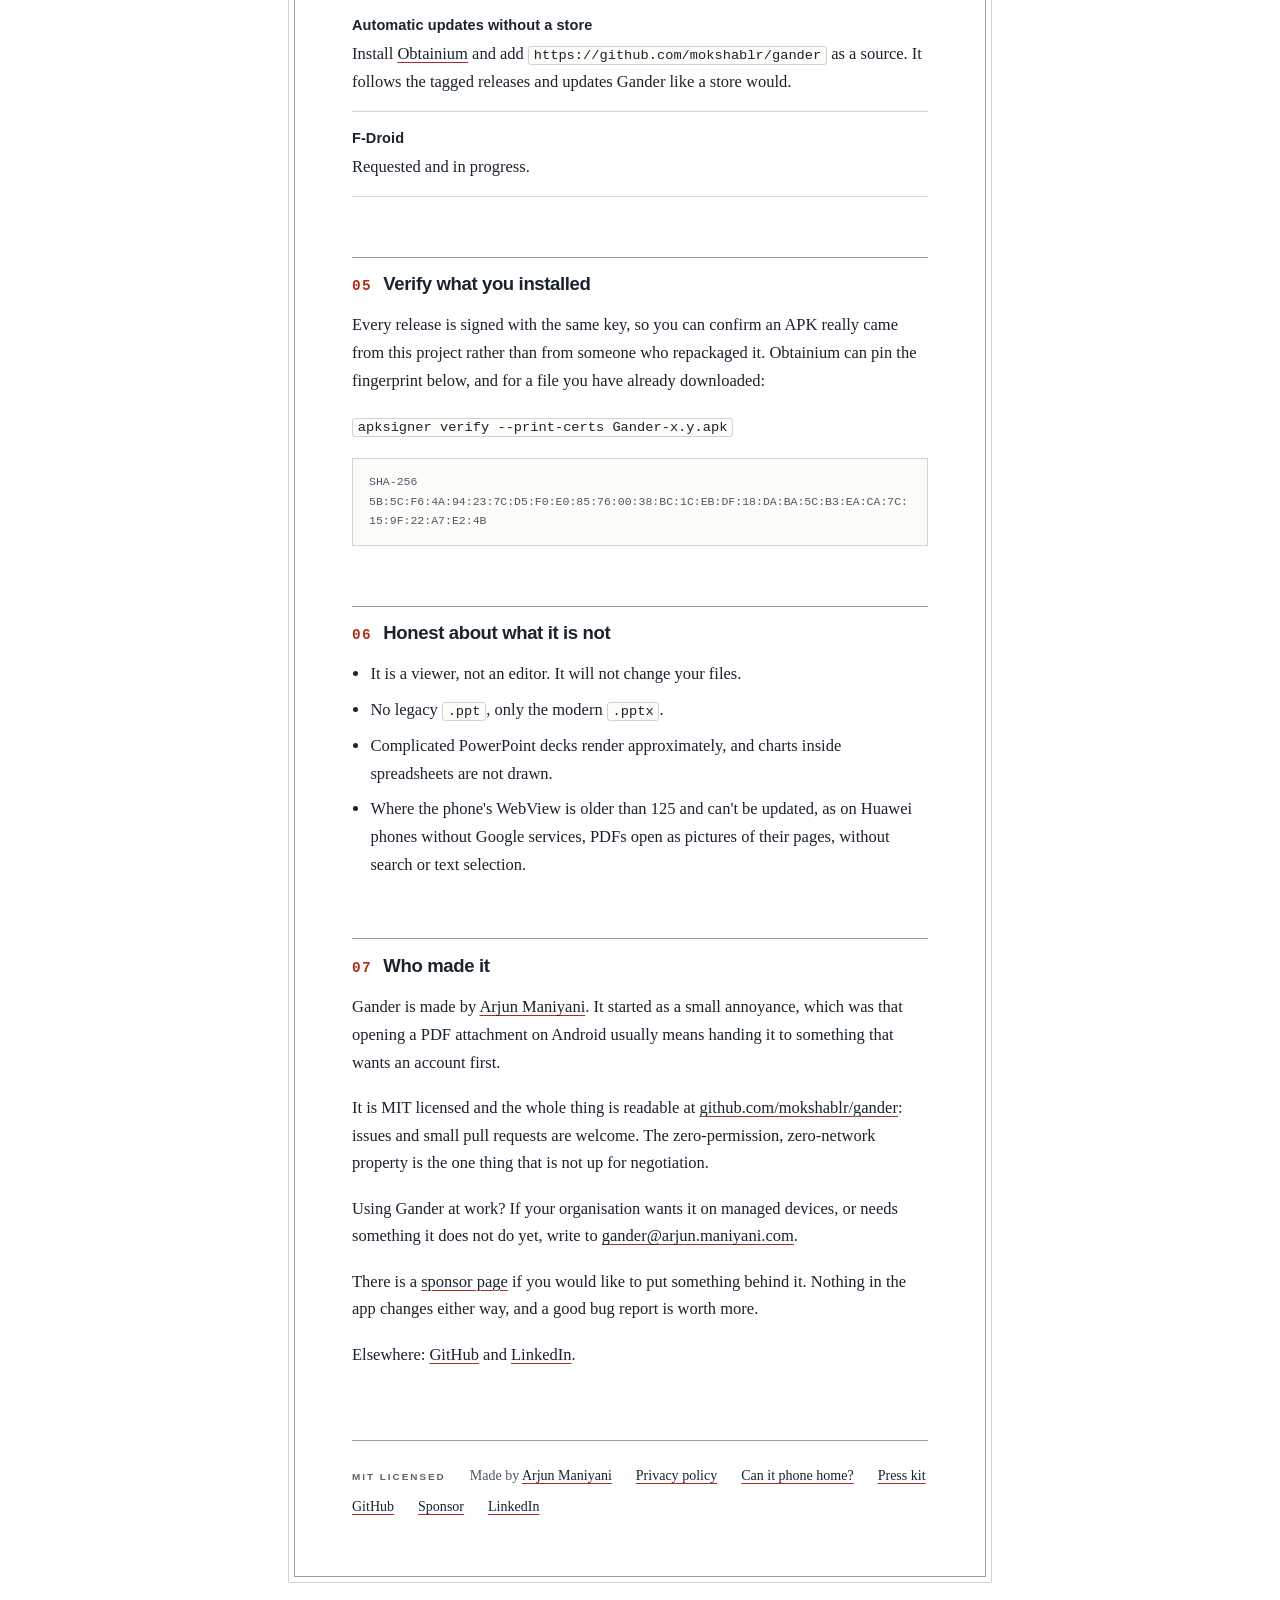
==== commit b1351ff1: "Say where a PDF goes on a WebView below 125, in the README, SECURITY, the site, the press page, VEND" ====
--- a/docs/index.html
+++ b/docs/index.html
@@ -996,8 +996,9 @@
       <li>No legacy <code>.ppt</code>, only the modern <code>.pptx</code>.</li>
       <li>Complicated PowerPoint decks render approximately, and charts inside
       spreadsheets are not drawn.</li>
-      <li>PDFs need Android System WebView 125 or newer. Gander says so plainly
-      rather than showing you a blank page.</li>
+      <li>Where the phone's WebView is older than 125 and can't be updated, as on
+      Huawei phones without Google services, PDFs open as pictures of their pages,
+      without search or text selection.</li>
     </ul>
   </section>
 
